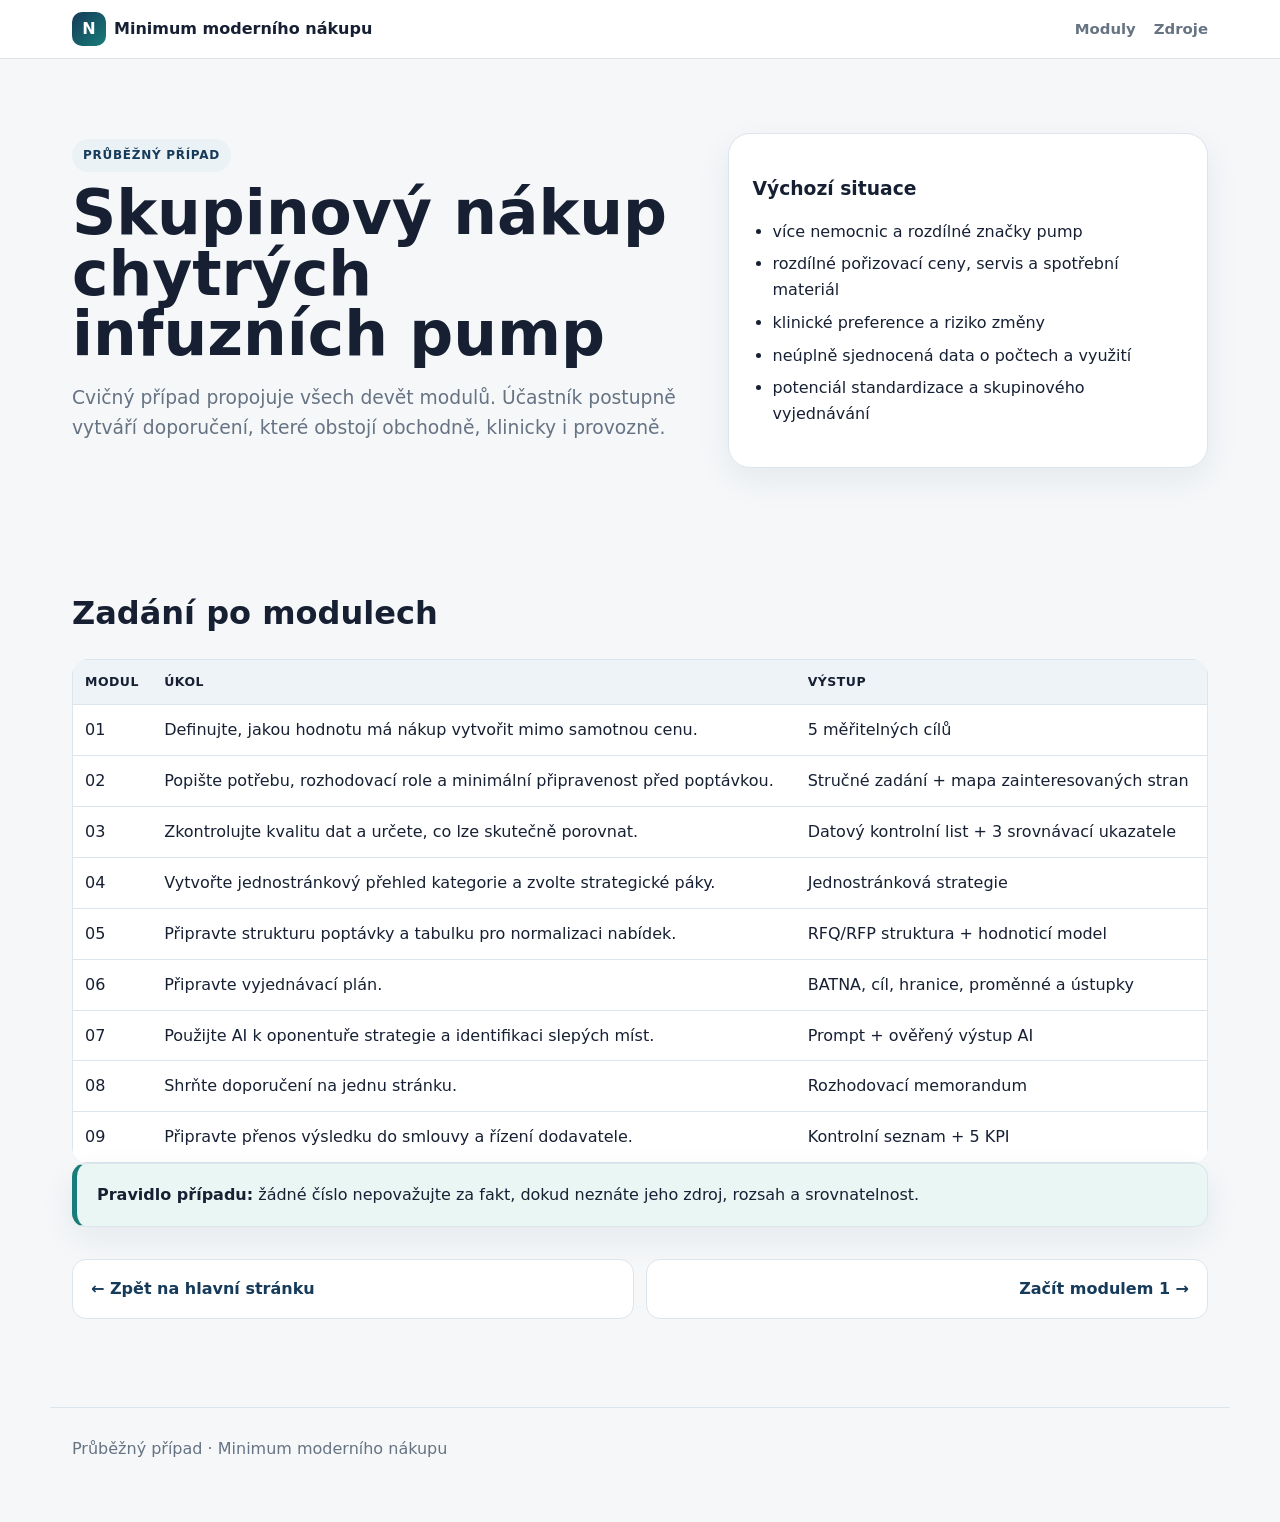
==== master-case.html @ 6c8dd6a2 "Add master case page" ====
<!doctype html><html lang="cs"><head><meta charset="utf-8"><meta name="viewport" content="width=device-width,initial-scale=1"><meta http-equiv="Content-Security-Policy" content="default-src 'self'; style-src 'self'; img-src 'self' data:; script-src 'none'; object-src 'none'; base-uri 'self'; form-action 'none'; frame-ancestors 'none'"><title>Průběžný případ · Infuzní pumpy</title><link rel="stylesheet" href="styles.css"></head><body><header><nav><a class="brand" href="index.html"><b>N</b>Minimum moderního nákupu</a><a href="index.html#moduly">Moduly</a><a href="zdroje.html">Zdroje</a></nav></header><main>
<section class="hero module-hero"><div><span class="eyebrow">Průběžný případ</span><h1>Skupinový nákup chytrých infuzních pump</h1><p class="lead">Cvičný případ propojuje všech devět modulů. Účastník postupně vytváří doporučení, které obstojí obchodně, klinicky i provozně.</p></div><div class="panel"><h3>Výchozí situace</h3><ul class="check"><li>více nemocnic a rozdílné značky pump</li><li>rozdílné pořizovací ceny, servis a spotřební materiál</li><li>klinické preference a riziko změny</li><li>neúplně sjednocená data o počtech a využití</li><li>potenciál standardizace a skupinového vyjednávání</li></ul></div></section>
<section class="wrap"><h2>Zadání po modulech</h2><div class="table"><table><thead><tr><th>Modul</th><th>Úkol</th><th>Výstup</th></tr></thead><tbody>
<tr><td>01</td><td>Definujte, jakou hodnotu má nákup vytvořit mimo samotnou cenu.</td><td>5 měřitelných cílů</td></tr>
<tr><td>02</td><td>Popište potřebu, rozhodovací role a minimální připravenost před poptávkou.</td><td>Stručné zadání + mapa zainteresovaných stran</td></tr>
<tr><td>03</td><td>Zkontrolujte kvalitu dat a určete, co lze skutečně porovnat.</td><td>Datový kontrolní list + 3 srovnávací ukazatele</td></tr>
<tr><td>04</td><td>Vytvořte jednostránkový přehled kategorie a zvolte strategické páky.</td><td>Jednostránková strategie</td></tr>
<tr><td>05</td><td>Připravte strukturu poptávky a tabulku pro normalizaci nabídek.</td><td>RFQ/RFP struktura + hodnoticí model</td></tr>
<tr><td>06</td><td>Připravte vyjednávací plán.</td><td>BATNA, cíl, hranice, proměnné a ústupky</td></tr>
<tr><td>07</td><td>Použijte AI k oponentuře strategie a identifikaci slepých míst.</td><td>Prompt + ověřený výstup AI</td></tr>
<tr><td>08</td><td>Shrňte doporučení na jednu stránku.</td><td>Rozhodovací memorandum</td></tr>
<tr><td>09</td><td>Připravte přenos výsledku do smlouvy a řízení dodavatele.</td><td>Kontrolní seznam + 5 KPI</td></tr>
</tbody></table></div><div class="callout tip" style="margin-top:22px"><b>Pravidlo případu:</b> žádné číslo nepovažujte za fakt, dokud neznáte jeho zdroj, rozsah a srovnatelnost.</div>
<div class="nextprev"><a href="index.html">← Zpět na hlavní stránku</a><a href="moduly/01-moderni-nakup.html">Začít modulem 1 →</a></div></section></main><footer>Průběžný případ · Minimum moderního nákupu</footer></body></html>
---- styles.css ----
:root{--navy:#163a59;--teal:#187d78;--teal2:#e9f6f4;--ink:#172033;--muted:#667383;--line:#dce5eb;--bg:#f5f7f9;--card:#fff;--amber:#f7edd7;--red:#b6534a;--max:1180px}
*{box-sizing:border-box}html{scroll-behavior:smooth}body{margin:0;font:16px/1.62 Inter,ui-sans-serif,system-ui,-apple-system,Segoe UI,Arial,sans-serif;color:var(--ink);background:var(--bg)}
a{color:var(--navy)}header{position:sticky;top:0;z-index:30;background:rgba(255,255,255,.96);border-bottom:1px solid var(--line);backdrop-filter:blur(10px)}
nav{max-width:var(--max);margin:auto;padding:12px 22px;display:flex;gap:18px;align-items:center;flex-wrap:wrap}.brand{font-weight:900;margin-right:auto;color:var(--ink);text-decoration:none}.brand b{display:inline-grid;place-items:center;width:34px;height:34px;margin-right:8px;border-radius:10px;color:#fff;background:linear-gradient(135deg,var(--navy),var(--teal))}
nav>a:not(.brand){text-decoration:none;font-weight:750;color:var(--muted);font-size:.93rem}.wrap{max-width:var(--max);margin:auto;padding:48px 22px}.hero{max-width:var(--max);margin:auto;padding:74px 22px 52px;display:grid;grid-template-columns:1.12fr .88fr;gap:44px;align-items:center}
h1{font-size:clamp(2.5rem,5.5vw,5.1rem);line-height:.98;margin:.18em 0}.module-hero h1{font-size:clamp(2.2rem,4.8vw,4.3rem)}h2{font-size:2rem;line-height:1.18}h3{line-height:1.25}.lead{font-size:1.17rem;color:var(--muted);max-width:780px}
.eyebrow,.badge{display:inline-block;padding:7px 11px;border-radius:999px;background:#eaf2f5;color:var(--navy);font-size:.75rem;font-weight:900;letter-spacing:.06em;text-transform:uppercase}.badge{padding:3px 8px;text-transform:none;letter-spacing:0}
.hero-art,.panel,.module-card,.callout,.toc{background:#fff;border:1px solid var(--line);border-radius:22px;box-shadow:0 12px 34px rgba(22,58,89,.07)}.hero-art,.panel,.toc{padding:24px}
.stats{display:grid;grid-template-columns:repeat(4,1fr);gap:10px;margin-top:24px}.stat{padding:14px;border:1px solid var(--line);border-radius:14px;background:#fff}.stat strong{display:block;font-size:1.35rem}.stat span{font-size:.84rem;color:var(--muted)}
.section-head{display:flex;justify-content:space-between;gap:26px;align-items:end;margin-bottom:22px}.section-head h2{margin:0}.section-head p{max-width:650px;margin:0;color:var(--muted)}
.grid{display:grid;grid-template-columns:repeat(3,1fr);gap:16px}.cols{display:grid;grid-template-columns:1fr 1fr;gap:16px}.module-card{padding:22px;text-decoration:none;color:inherit;display:block;transition:transform .18s ease,box-shadow .18s ease}.module-card:hover,.module-card:focus{transform:translateY(-3px);box-shadow:0 16px 38px rgba(22,58,89,.12)}.module-card .num{font-size:.78rem;color:var(--teal);font-weight:900}.module-card p{color:var(--muted)}.module-card .go{font-weight:850;color:var(--navy)}
.callout{padding:18px 20px;border-left:5px solid var(--teal);border-radius:14px}.callout.warn{border-left-color:var(--red);background:#fbf0ef}.callout.ai{border-left-color:#3e7fa5;background:#edf5fa}.callout.tip{background:var(--teal2)}
.check{padding-left:1.25rem}.check li{margin:.42rem 0}.pill-row{display:flex;gap:8px;flex-wrap:wrap}.pill{padding:6px 10px;background:#edf3f6;border-radius:999px;font-size:.8rem;font-weight:800}
.flow{display:grid;grid-template-columns:repeat(9,1fr);gap:7px}.flow a{min-height:106px;padding:11px;border-radius:13px;background:#fff;border:1px solid var(--line);text-decoration:none;color:inherit}.flow b{display:block;color:var(--teal);font-size:1.15rem}.flow span{font-size:.78rem;font-weight:800}
table{width:100%;border-collapse:collapse;background:#fff;border:1px solid var(--line)}th,td{padding:12px;border-bottom:1px solid var(--line);text-align:left;vertical-align:top}th{background:#edf3f7;font-size:.78rem;text-transform:uppercase;letter-spacing:.04em}.table{overflow:auto;border-radius:16px}
.toc a{display:block;padding:8px 0;border-bottom:1px solid var(--line);text-decoration:none;font-weight:750}.toc a:last-child{border:0}.term{font-weight:850}.muted{color:var(--muted)}.mini{font-size:.88rem}
.cta{display:inline-block;text-decoration:none;padding:11px 15px;border-radius:12px;background:var(--navy);color:#fff;font-weight:850}.cta.alt{background:#fff;color:var(--navy);border:1px solid var(--line)}
footer{max-width:var(--max);margin:40px auto 0;padding:28px 22px 60px;border-top:1px solid var(--line);color:var(--muted)}.nextprev{display:flex;justify-content:space-between;gap:12px;margin-top:32px}.nextprev a{flex:1;padding:16px 18px;border:1px solid var(--line);background:#fff;border-radius:14px;text-decoration:none;font-weight:800}.nextprev a:last-child{text-align:right}
@media(max-width:900px){.hero{grid-template-columns:1fr}.grid{grid-template-columns:1fr 1fr}.cols{grid-template-columns:1fr}.flow{grid-template-columns:repeat(3,1fr)}}
@media(max-width:620px){.grid,.stats{grid-template-columns:1fr}.flow{grid-template-columns:1fr 1fr}.section-head{display:block}nav>a:not(.brand){font-size:.82rem}.nextprev{display:block}.nextprev a{display:block;margin:8px 0}}
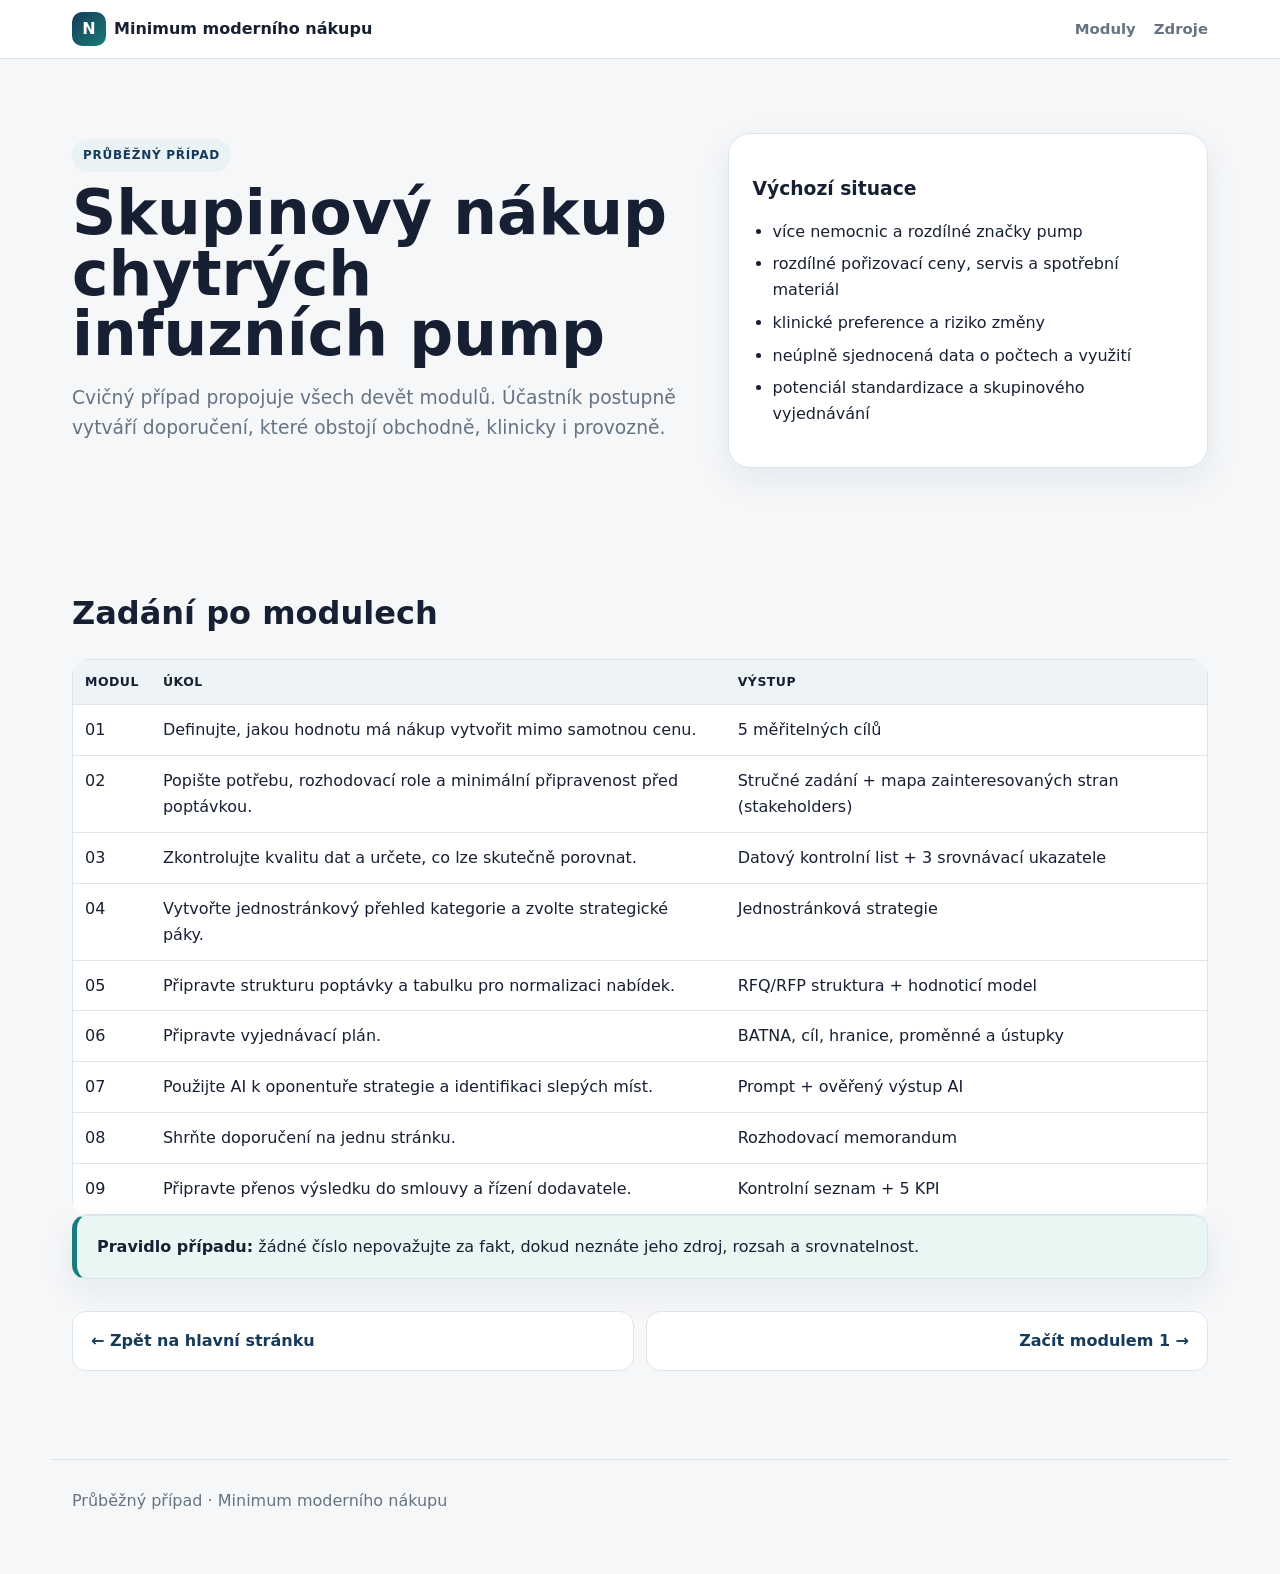
==== commit 7e164000: "Add stakeholder parenthetical in master-case.html" ====
--- a/master-case.html
+++ b/master-case.html
@@ -2,7 +2,7 @@
 <section class="hero module-hero"><div><span class="eyebrow">Průběžný případ</span><h1>Skupinový nákup chytrých infuzních pump</h1><p class="lead">Cvičný případ propojuje všech devět modulů. Účastník postupně vytváří doporučení, které obstojí obchodně, klinicky i provozně.</p></div><div class="panel"><h3>Výchozí situace</h3><ul class="check"><li>více nemocnic a rozdílné značky pump</li><li>rozdílné pořizovací ceny, servis a spotřební materiál</li><li>klinické preference a riziko změny</li><li>neúplně sjednocená data o počtech a využití</li><li>potenciál standardizace a skupinového vyjednávání</li></ul></div></section>
 <section class="wrap"><h2>Zadání po modulech</h2><div class="table"><table><thead><tr><th>Modul</th><th>Úkol</th><th>Výstup</th></tr></thead><tbody>
 <tr><td>01</td><td>Definujte, jakou hodnotu má nákup vytvořit mimo samotnou cenu.</td><td>5 měřitelných cílů</td></tr>
-<tr><td>02</td><td>Popište potřebu, rozhodovací role a minimální připravenost před poptávkou.</td><td>Stručné zadání + mapa zainteresovaných stran</td></tr>
+<tr><td>02</td><td>Popište potřebu, rozhodovací role a minimální připravenost před poptávkou.</td><td>Stručné zadání + mapa zainteresovaných stran (stakeholders)</td></tr>
 <tr><td>03</td><td>Zkontrolujte kvalitu dat a určete, co lze skutečně porovnat.</td><td>Datový kontrolní list + 3 srovnávací ukazatele</td></tr>
 <tr><td>04</td><td>Vytvořte jednostránkový přehled kategorie a zvolte strategické páky.</td><td>Jednostránková strategie</td></tr>
 <tr><td>05</td><td>Připravte strukturu poptávky a tabulku pro normalizaci nabídek.</td><td>RFQ/RFP struktura + hodnoticí model</td></tr>
--- a/styles.css
+++ b/styles.css
@@ -19,3 +19,13 @@
 footer{max-width:var(--max);margin:40px auto 0;padding:28px 22px 60px;border-top:1px solid var(--line);color:var(--muted)}.nextprev{display:flex;justify-content:space-between;gap:12px;margin-top:32px}.nextprev a{flex:1;padding:16px 18px;border:1px solid var(--line);background:#fff;border-radius:14px;text-decoration:none;font-weight:800}.nextprev a:last-child{text-align:right}
 @media(max-width:900px){.hero{grid-template-columns:1fr}.grid{grid-template-columns:1fr 1fr}.cols{grid-template-columns:1fr}.flow{grid-template-columns:repeat(3,1fr)}}
 @media(max-width:620px){.grid,.stats{grid-template-columns:1fr}.flow{grid-template-columns:1fr 1fr}.section-head{display:block}nav>a:not(.brand){font-size:.82rem}.nextprev{display:block}.nextprev a{display:block;margin:8px 0}}
+
+.kraljic-wrap{margin:24px 0 8px;display:grid;grid-template-columns:56px 1fr;grid-template-rows:1fr 42px;gap:10px;align-items:stretch}
+.kraljic-y{writing-mode:vertical-rl;transform:rotate(180deg);display:flex;align-items:center;justify-content:center;font-size:.78rem;font-weight:900;color:var(--muted);text-transform:uppercase;letter-spacing:.05em}
+.kraljic-grid{display:grid;grid-template-columns:1fr 1fr;grid-template-rows:1fr 1fr;gap:10px;min-height:440px}
+.kraljic-cell{padding:20px;border-radius:18px;border:1px solid var(--line);display:flex;flex-direction:column;justify-content:space-between}
+.kraljic-cell h3{margin:0 0 8px}.kraljic-cell p{margin:.35rem 0}.kraljic-cell .strategy{font-weight:850;margin-top:12px}
+.k-leverage{background:#eef7f4}.k-strategic{background:#e9f1f7}.k-noncritical{background:#f7f8f9}.k-bottleneck{background:#fbf1e8}
+.kraljic-x{grid-column:2;display:flex;justify-content:space-between;align-items:center;font-size:.78rem;font-weight:900;color:var(--muted);text-transform:uppercase;letter-spacing:.05em}
+.prompt-grid{display:grid;grid-template-columns:repeat(2,1fr);gap:14px}.prompt-card{background:#fff;border:1px solid var(--line);border-radius:16px;padding:18px}.prompt-card h3{margin-top:0}.prompt-card pre{white-space:pre-wrap;margin:0;padding:14px;border-radius:12px;background:#f4f7f9;font:13px/1.55 ui-monospace,SFMono-Regular,Consolas,monospace;color:#263444}
+@media(max-width:760px){.kraljic-wrap{grid-template-columns:1fr;grid-template-rows:auto}.kraljic-y{writing-mode:horizontal-tb;transform:none}.kraljic-grid{grid-template-columns:1fr;grid-template-rows:auto;min-height:0}.kraljic-x{grid-column:1}.prompt-grid{grid-template-columns:1fr}}
